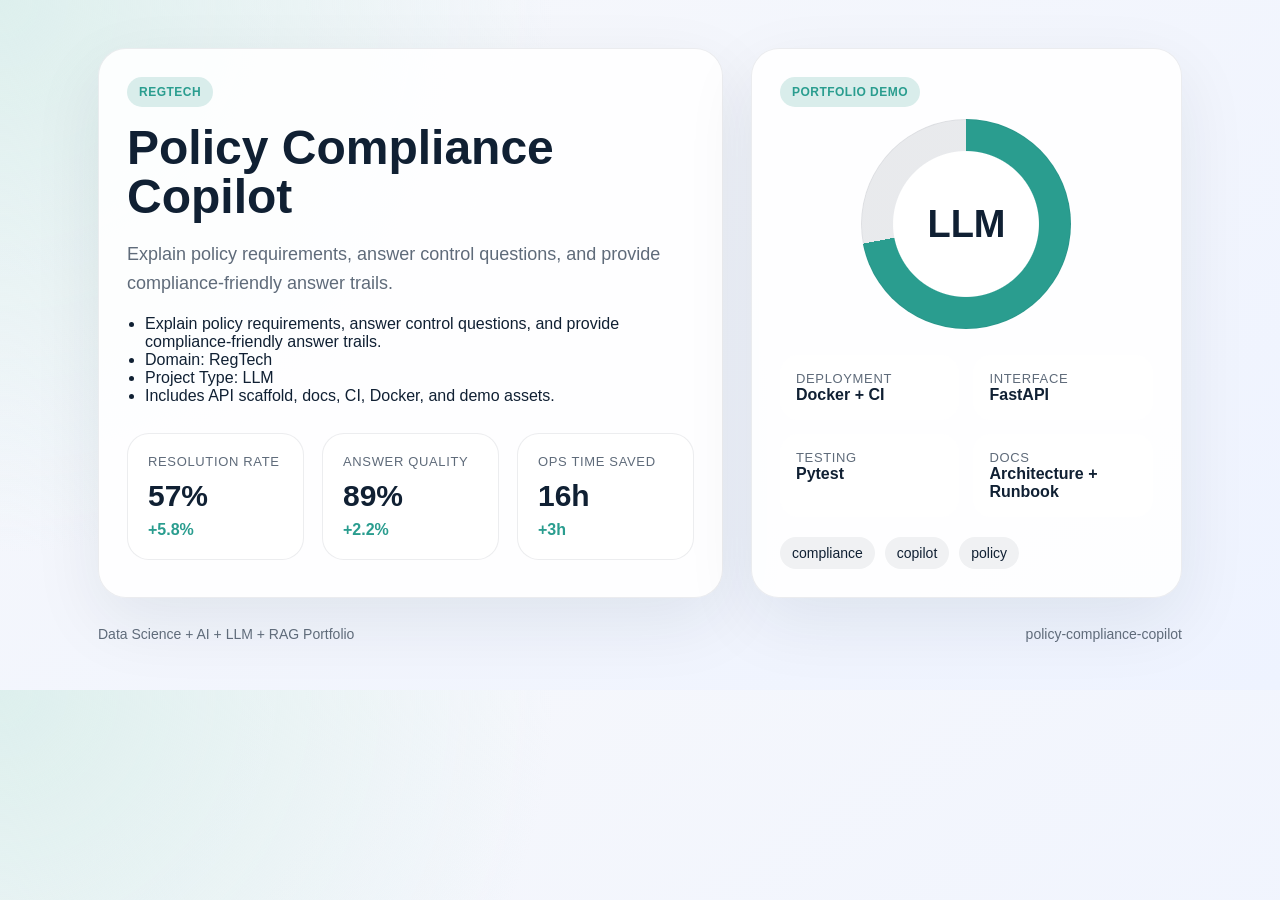
==== demo/index.html @ 6e5558b5 "Publish production-ready portfolio project" ====
<!doctype html>
        <html lang="en">
        <head>
          <meta charset="utf-8">
          <meta name="viewport" content="width=device-width, initial-scale=1">
          <title>Policy Compliance Copilot</title>
          <style>
            :root {
              --accent: #2a9d8f;
              --ink: #102033;
              --muted: #5f6b7a;
              --card: rgba(255,255,255,0.88);
              --bg-1: #f7f8fb;
              --bg-2: #eef3ff;
            }
            * { box-sizing: border-box; }
            body {
              margin: 0;
              font-family: "Avenir Next", "Segoe UI", sans-serif;
              color: var(--ink);
              background:
                radial-gradient(circle at top left, color-mix(in srgb, var(--accent) 16%, white), transparent 38%),
                linear-gradient(145deg, var(--bg-1), var(--bg-2));
            }
            main {
              max-width: 1180px;
              margin: 0 auto;
              padding: 48px;
            }
            .hero {
              display: grid;
              grid-template-columns: 1.45fr 1fr;
              gap: 28px;
              align-items: stretch;
            }
            .panel {
              background: var(--card);
              border: 1px solid rgba(16, 32, 51, 0.08);
              border-radius: 28px;
              padding: 28px;
              box-shadow: 0 24px 70px rgba(16, 32, 51, 0.08);
            }
            .eyebrow {
              display: inline-flex;
              padding: 8px 12px;
              border-radius: 999px;
              background: color-mix(in srgb, var(--accent) 18%, white);
              color: var(--accent);
              font-weight: 700;
              letter-spacing: 0.04em;
              text-transform: uppercase;
              font-size: 12px;
            }
            h1 {
              font-size: 48px;
              line-height: 1.03;
              margin: 16px 0 18px;
            }
            p {
              color: var(--muted);
              font-size: 18px;
              line-height: 1.6;
              margin: 0 0 18px;
            }
            ul {
              margin: 18px 0 0;
              padding-left: 18px;
              color: var(--ink);
            }
            .cards {
              display: grid;
              grid-template-columns: repeat(3, 1fr);
              gap: 18px;
              margin-top: 28px;
            }
            .card {
              background: white;
              border-radius: 22px;
              padding: 20px;
              border: 1px solid rgba(16, 32, 51, 0.08);
            }
            .card span, .meta span {
              display: block;
              color: var(--muted);
              font-size: 13px;
              text-transform: uppercase;
              letter-spacing: 0.05em;
            }
            .card strong {
              display: block;
              font-size: 30px;
              margin: 10px 0 8px;
            }
            .card em {
              color: var(--accent);
              font-style: normal;
              font-weight: 700;
            }
            .visual {
              min-height: 100%;
              display: flex;
              flex-direction: column;
              justify-content: space-between;
            }
            .ring {
              width: 210px;
              height: 210px;
              margin: 12px auto 26px;
              border-radius: 50%;
              background:
                radial-gradient(circle closest-side, white 69%, transparent 70%),
                conic-gradient(var(--accent) 0 72%, rgba(16, 32, 51, 0.09) 72% 100%);
              display: grid;
              place-items: center;
              box-shadow: inset 0 0 0 1px rgba(16, 32, 51, 0.05);
            }
            .ring strong {
              font-size: 38px;
            }
            .meta {
              display: grid;
              grid-template-columns: repeat(2, 1fr);
              gap: 14px;
            }
            .meta article {
              background: white;
              border-radius: 18px;
              padding: 16px;
            }
            .tag-list {
              display: flex;
              flex-wrap: wrap;
              gap: 10px;
              list-style: none;
              padding: 0;
              margin: 20px 0 0;
            }
            .tag-list li {
              padding: 8px 12px;
              border-radius: 999px;
              background: rgba(16, 32, 51, 0.06);
              font-size: 14px;
            }
            .footer {
              margin-top: 28px;
              display: flex;
              justify-content: space-between;
              color: var(--muted);
              font-size: 14px;
            }
          </style>
        </head>
        <body>
          <main>
            <section class="hero">
              <div class="panel">
                <span class="eyebrow">RegTech</span>
                <h1>Policy Compliance Copilot</h1>
                <p>Explain policy requirements, answer control questions, and provide compliance-friendly answer trails.</p>
                <ul>
                  <li>Explain policy requirements, answer control questions, and provide compliance-friendly answer trails.</li><li>Domain: RegTech</li><li>Project Type: LLM</li><li>Includes API scaffold, docs, CI, Docker, and demo assets.</li>
                </ul>
                <div class="cards">
                  <article class='card'><span>Resolution Rate</span><strong>57%</strong><em>+5.8%</em></article>
<article class='card'><span>Answer Quality</span><strong>89%</strong><em>+2.2%</em></article>
<article class='card'><span>Ops Time Saved</span><strong>16h</strong><em>+3h</em></article>
                </div>
              </div>
              <div class="panel visual">
                <div>
                  <span class="eyebrow">Portfolio Demo</span>
                  <div class="ring"><strong>LLM</strong></div>
                </div>
                <div class="meta">
                  <article><span>Deployment</span><strong>Docker + CI</strong></article>
                  <article><span>Interface</span><strong>FastAPI</strong></article>
                  <article><span>Testing</span><strong>Pytest</strong></article>
                  <article><span>Docs</span><strong>Architecture + Runbook</strong></article>
                </div>
                <ul class="tag-list"><li>compliance</li><li>copilot</li><li>policy</li></ul>
              </div>
            </section>
            <div class="footer">
              <span>Data Science + AI + LLM + RAG Portfolio</span>
              <span>policy-compliance-copilot</span>
            </div>
          </main>
        </body>
        </html>
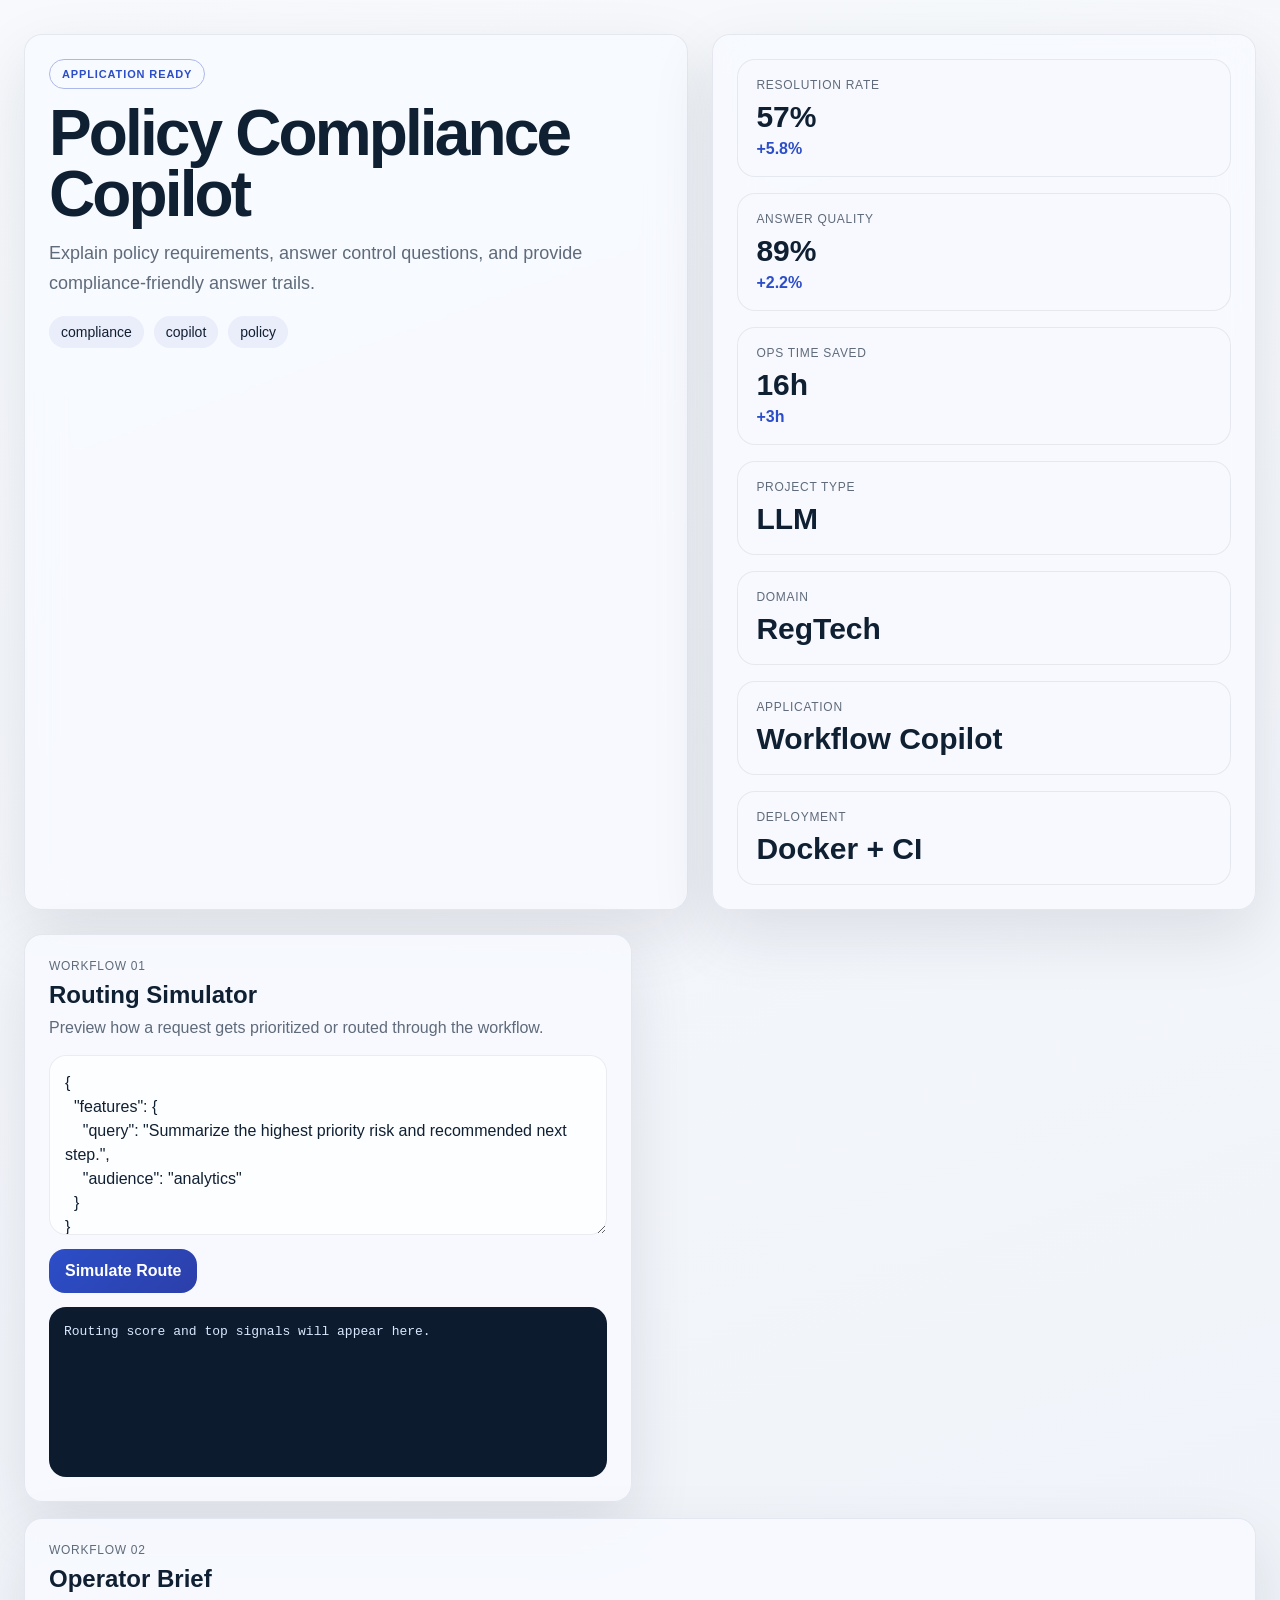
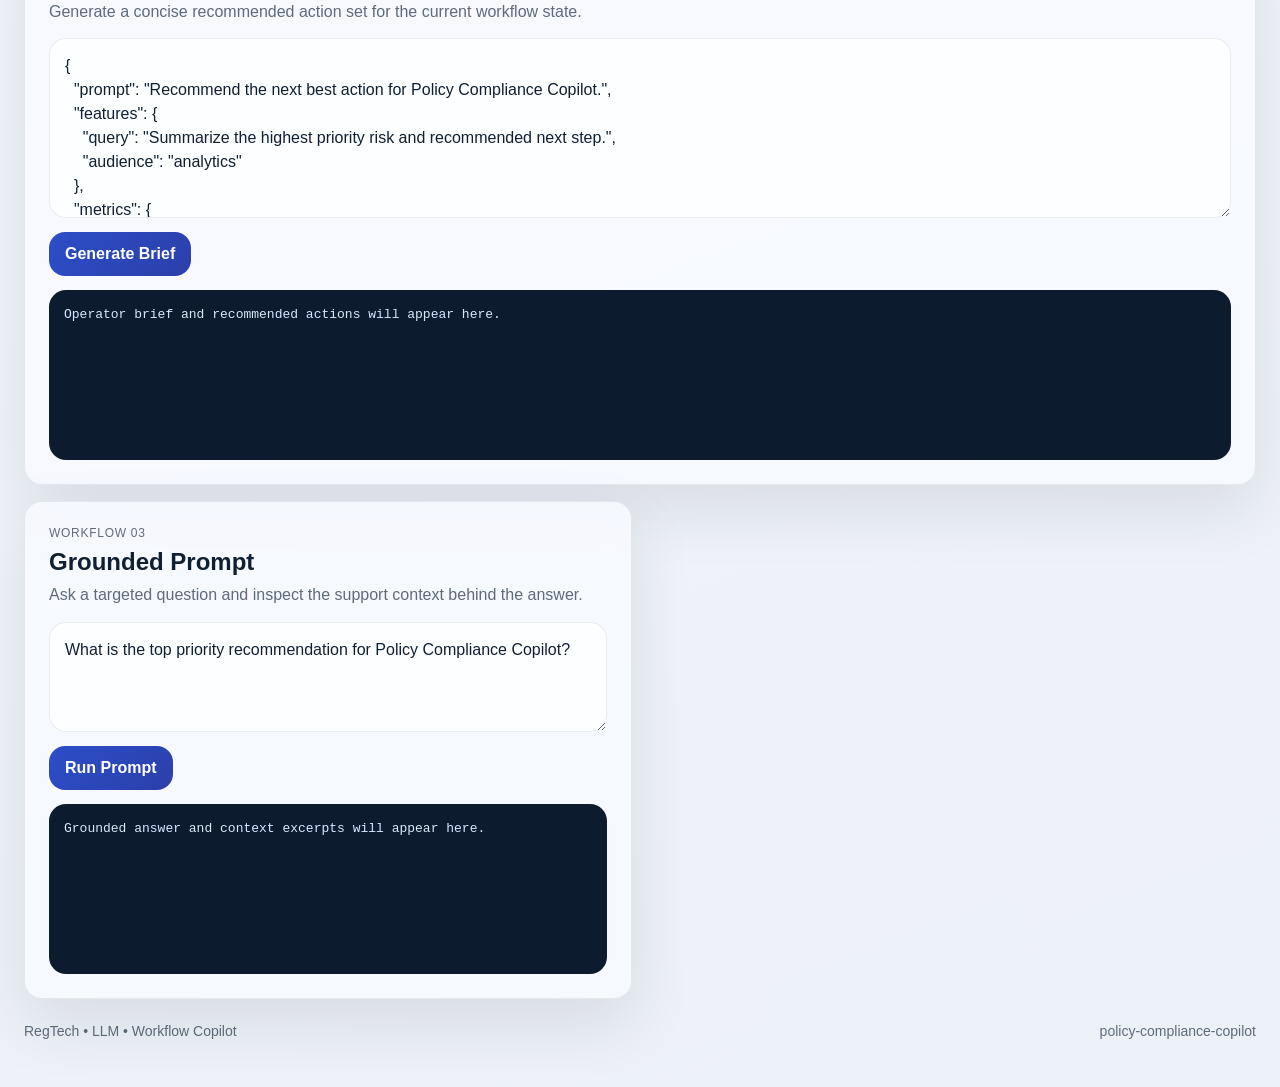
==== commit c3963c17: "Publish production-ready portfolio project" ====
--- a/demo/index.html
+++ b/demo/index.html
@@ -5,186 +5,91 @@
           <meta charset="utf-8">
           <meta name="viewport" content="width=device-width, initial-scale=1">
           <title>Policy Compliance Copilot</title>
-          <style>
-            :root {
-              --accent: #2a9d8f;
-              --ink: #102033;
-              --muted: #5f6b7a;
-              --card: rgba(255,255,255,0.88);
-              --bg-1: #f7f8fb;
-              --bg-2: #eef3ff;
-            }
-            * { box-sizing: border-box; }
-            body {
-              margin: 0;
-              font-family: "Avenir Next", "Segoe UI", sans-serif;
-              color: var(--ink);
-              background:
-                radial-gradient(circle at top left, color-mix(in srgb, var(--accent) 16%, white), transparent 38%),
-                linear-gradient(145deg, var(--bg-1), var(--bg-2));
-            }
-            main {
-              max-width: 1180px;
-              margin: 0 auto;
-              padding: 48px;
-            }
-            .hero {
-              display: grid;
-              grid-template-columns: 1.45fr 1fr;
-              gap: 28px;
-              align-items: stretch;
-            }
-            .panel {
-              background: var(--card);
-              border: 1px solid rgba(16, 32, 51, 0.08);
-              border-radius: 28px;
-              padding: 28px;
-              box-shadow: 0 24px 70px rgba(16, 32, 51, 0.08);
-            }
-            .eyebrow {
-              display: inline-flex;
-              padding: 8px 12px;
-              border-radius: 999px;
-              background: color-mix(in srgb, var(--accent) 18%, white);
-              color: var(--accent);
-              font-weight: 700;
-              letter-spacing: 0.04em;
-              text-transform: uppercase;
-              font-size: 12px;
-            }
-            h1 {
-              font-size: 48px;
-              line-height: 1.03;
-              margin: 16px 0 18px;
-            }
-            p {
-              color: var(--muted);
-              font-size: 18px;
-              line-height: 1.6;
-              margin: 0 0 18px;
-            }
-            ul {
-              margin: 18px 0 0;
-              padding-left: 18px;
-              color: var(--ink);
-            }
-            .cards {
-              display: grid;
-              grid-template-columns: repeat(3, 1fr);
-              gap: 18px;
-              margin-top: 28px;
-            }
-            .card {
-              background: white;
-              border-radius: 22px;
-              padding: 20px;
-              border: 1px solid rgba(16, 32, 51, 0.08);
-            }
-            .card span, .meta span {
-              display: block;
-              color: var(--muted);
-              font-size: 13px;
-              text-transform: uppercase;
-              letter-spacing: 0.05em;
-            }
-            .card strong {
-              display: block;
-              font-size: 30px;
-              margin: 10px 0 8px;
-            }
-            .card em {
-              color: var(--accent);
-              font-style: normal;
-              font-weight: 700;
-            }
-            .visual {
-              min-height: 100%;
-              display: flex;
-              flex-direction: column;
-              justify-content: space-between;
-            }
-            .ring {
-              width: 210px;
-              height: 210px;
-              margin: 12px auto 26px;
-              border-radius: 50%;
-              background:
-                radial-gradient(circle closest-side, white 69%, transparent 70%),
-                conic-gradient(var(--accent) 0 72%, rgba(16, 32, 51, 0.09) 72% 100%);
-              display: grid;
-              place-items: center;
-              box-shadow: inset 0 0 0 1px rgba(16, 32, 51, 0.05);
-            }
-            .ring strong {
-              font-size: 38px;
-            }
-            .meta {
-              display: grid;
-              grid-template-columns: repeat(2, 1fr);
-              gap: 14px;
-            }
-            .meta article {
-              background: white;
-              border-radius: 18px;
-              padding: 16px;
-            }
-            .tag-list {
-              display: flex;
-              flex-wrap: wrap;
-              gap: 10px;
-              list-style: none;
-              padding: 0;
-              margin: 20px 0 0;
-            }
-            .tag-list li {
-              padding: 8px 12px;
-              border-radius: 999px;
-              background: rgba(16, 32, 51, 0.06);
-              font-size: 14px;
-            }
-            .footer {
-              margin-top: 28px;
-              display: flex;
-              justify-content: space-between;
-              color: var(--muted);
-              font-size: 14px;
-            }
-          </style>
+          <link rel="stylesheet" href="./styles.css">
         </head>
-        <body>
-          <main>
+        <body class="surface-slate">
+          <div class="page layout-console eyebrow-outline headline-normal modules-2 hero-align-split">
             <section class="hero">
-              <div class="panel">
-                <span class="eyebrow">RegTech</span>
-                <h1>Policy Compliance Copilot</h1>
-                <p>Explain policy requirements, answer control questions, and provide compliance-friendly answer trails.</p>
-                <ul>
-                  <li>Explain policy requirements, answer control questions, and provide compliance-friendly answer trails.</li><li>Domain: RegTech</li><li>Project Type: LLM</li><li>Includes API scaffold, docs, CI, Docker, and demo assets.</li>
+              <div class="panel hero-copy">
+                <span class="eyebrow" data-health>Workflow Copilot</span>
+                <h1 id="project-title">Policy Compliance Copilot</h1>
+                <p id="project-summary" class="lead">Explain policy requirements, answer control questions, and provide compliance-friendly answer trails.</p>
+                <ul id="project-tags" class="tag-list">
+                  <li>compliance</li><li>copilot</li><li>policy</li>
                 </ul>
-                <div class="cards">
+              </div>
+              <div class="panel hero-side">
+                <div class="metric-grid">
                   <article class='card'><span>Resolution Rate</span><strong>57%</strong><em>+5.8%</em></article>
 <article class='card'><span>Answer Quality</span><strong>89%</strong><em>+2.2%</em></article>
 <article class='card'><span>Ops Time Saved</span><strong>16h</strong><em>+3h</em></article>
                 </div>
-              </div>
-              <div class="panel visual">
-                <div>
-                  <span class="eyebrow">Portfolio Demo</span>
-                  <div class="ring"><strong>LLM</strong></div>
+                <div class="mini-grid">
+                  <article class='mini-card'><span>Project Type</span><strong>LLM</strong></article><article class='mini-card'><span>Domain</span><strong>RegTech</strong></article><article class='mini-card'><span>Application</span><strong>Workflow Copilot</strong></article><article class='mini-card'><span>Deployment</span><strong>Docker + CI</strong></article>
                 </div>
-                <div class="meta">
-                  <article><span>Deployment</span><strong>Docker + CI</strong></article>
-                  <article><span>Interface</span><strong>FastAPI</strong></article>
-                  <article><span>Testing</span><strong>Pytest</strong></article>
-                  <article><span>Docs</span><strong>Architecture + Runbook</strong></article>
-                </div>
-                <ul class="tag-list"><li>compliance</li><li>copilot</li><li>policy</li></ul>
               </div>
             </section>
-            <div class="footer">
-              <span>Data Science + AI + LLM + RAG Portfolio</span>
+            <section class="app-grid">
+              <article class="panel module js-module span-normal">
+          <div class="module-header">
+            <span>Workflow 01</span>
+            <h2>Routing Simulator</h2>
+            <p>Preview how a request gets prioritized or routed through the workflow.</p>
+          </div>
+          <textarea class="js-input">{
+  &quot;features&quot;: {
+    &quot;query&quot;: &quot;Summarize the highest priority risk and recommended next step.&quot;,
+    &quot;audience&quot;: &quot;analytics&quot;
+  }
+}</textarea>
+          <div class="button-row">
+            <button class="js-run" data-endpoint="/score" data-input-mode="json">Simulate Route</button>
+          </div>
+          <pre class="js-output">Routing score and top signals will appear here.</pre>
+        </article>
+<article class="panel module js-module span-wide">
+          <div class="module-header">
+            <span>Workflow 02</span>
+            <h2>Operator Brief</h2>
+            <p>Generate a concise recommended action set for the current workflow state.</p>
+          </div>
+          <textarea class="js-input">{
+  &quot;prompt&quot;: &quot;Recommend the next best action for Policy Compliance Copilot.&quot;,
+  &quot;features&quot;: {
+    &quot;query&quot;: &quot;Summarize the highest priority risk and recommended next step.&quot;,
+    &quot;audience&quot;: &quot;analytics&quot;
+  },
+  &quot;metrics&quot;: {
+    &quot;acquisition&quot;: 32.5,
+    &quot;activation&quot;: 34.5,
+    &quot;retention&quot;: 48.0,
+    &quot;revenue&quot;: 74.5
+  }
+}</textarea>
+          <div class="button-row">
+            <button class="js-run" data-endpoint="/recommend" data-input-mode="json">Generate Brief</button>
+          </div>
+          <pre class="js-output">Operator brief and recommended actions will appear here.</pre>
+        </article>
+<article class="panel module js-module span-normal">
+  <div class="module-header">
+    <span>Workflow 03</span>
+    <h2>Grounded Prompt</h2>
+    <p>Ask a targeted question and inspect the support context behind the answer.</p>
+  </div>
+  <textarea class="js-input module-input-text">What is the top priority recommendation for Policy Compliance Copilot?</textarea>
+  <div class="button-row">
+    <button class="js-run" data-endpoint="/query" data-input-mode="text">Run Prompt</button>
+  </div>
+  <pre class="js-output">Grounded answer and context excerpts will appear here.</pre>
+</article>
+            </section>
+            <footer class="footer">
+              <span>RegTech • LLM • Workflow Copilot</span>
               <span>policy-compliance-copilot</span>
-            </div>
-          </main>
+            </footer>
+          </div>
+          <script id="bootstrap-data" type="application/json">{"project": {"slug": "policy-compliance-copilot", "title": "Policy Compliance Copilot", "project_type": "llm", "domain": "RegTech", "summary": "Explain policy requirements, answer control questions, and provide compliance-friendly answer trails.", "tags": ["compliance", "copilot", "policy"]}, "app_archetype": "copilot", "ui_profile": {"layout": "console", "surface": "slate", "font_stack": "\"Manrope\", \"Segoe UI\", sans-serif", "radius": 27, "shadow": 65, "eyebrow_style": "outline", "module_columns": 2, "hero_align": "split", "headline_mode": "normal"}, "app_modules": [{"label": "Workflow 01", "title": "Routing Simulator", "description": "Preview how a request gets prioritized or routed through the workflow.", "endpoint": "/score", "input_mode": "json", "cta": "Simulate Route", "prefill": "{\n  \"features\": {\n    \"query\": \"Summarize the highest priority risk and recommended next step.\",\n    \"audience\": \"analytics\"\n  }\n}", "hint": "Routing score and top signals will appear here.", "span": "normal"}, {"label": "Workflow 02", "title": "Operator Brief", "description": "Generate a concise recommended action set for the current workflow state.", "endpoint": "/recommend", "input_mode": "json", "cta": "Generate Brief", "prefill": "{\n  \"prompt\": \"Recommend the next best action for Policy Compliance Copilot.\",\n  \"features\": {\n    \"query\": \"Summarize the highest priority risk and recommended next step.\",\n    \"audience\": \"analytics\"\n  },\n  \"metrics\": {\n    \"acquisition\": 32.5,\n    \"activation\": 34.5,\n    \"retention\": 48.0,\n    \"revenue\": 74.5\n  }\n}", "hint": "Operator brief and recommended actions will appear here.", "span": "wide"}, {"label": "Workflow 03", "title": "Grounded Prompt", "description": "Ask a targeted question and inspect the support context behind the answer.", "endpoint": "/query", "input_mode": "text", "cta": "Run Prompt", "prefill": "What is the top priority recommendation for Policy Compliance Copilot?", "hint": "Grounded answer and context excerpts will appear here.", "span": "normal"}], "sample_features": {"query": "Summarize the highest priority risk and recommended next step.", "audience": "analytics"}, "sample_metrics": {"acquisition": 32.5, "activation": 34.5, "retention": 48.0, "revenue": 74.5}, "knowledge_base": ["Policy Compliance Copilot is positioned as a RegTech starter that emphasizes fast iteration, clear documentation, and production-friendly interfaces.", "The primary value proposition is: Explain policy requirements, answer control questions, and provide compliance-friendly answer trails.", "Recommended operating model: ship a small API, add observability, validate outputs with stakeholder review, and monitor the top business KPI every week.", "Typical stakeholders include analytics, operations, product, and leadership teams working on compliance, copilot, policy."], "dashboard_metrics": [{"label": "Resolution Rate", "value": "57%", "delta": "+5.8%"}, {"label": "Answer Quality", "value": "89%", "delta": "+2.2%"}, {"label": "Ops Time Saved", "value": "16h", "delta": "+3h"}]}</script>
+          <script src="./app.js"></script>
         </body>
         </html>
--- a/demo/styles.css
+++ b/demo/styles.css
@@ -0,0 +1,348 @@
+
+:root {
+  --accent: #2c4ec8;
+  --accent-2: #2c3fa9;
+  --accent-soft: color-mix(in srgb, var(--accent) 18%, white);
+  --radius: 27px;
+  --shadow-size: 65px;
+  --font-stack: "Manrope", "Segoe UI", sans-serif;
+  --bg: #f4f7fb;
+  --card: rgba(255, 255, 255, 0.86);
+  --line: rgba(16, 32, 51, 0.08);
+  --ink: #102033;
+  --muted: #5f6b7a;
+  --output-bg: #0d1b2e;
+  --output-ink: #dae8ff;
+}
+* { box-sizing: border-box; }
+html, body { margin: 0; min-height: 100%; }
+body {
+  font-family: var(--font-stack);
+  color: var(--ink);
+  background: linear-gradient(145deg, #f8fbff, var(--bg));
+}
+body.surface-mist {
+  --bg: #eef4fb;
+  background:
+    radial-gradient(circle at top left, color-mix(in srgb, var(--accent) 18%, white), transparent 34%),
+    linear-gradient(145deg, #fbfdff, var(--bg));
+}
+body.surface-aurora {
+  --bg: #edf1ff;
+  background:
+    radial-gradient(circle at 0% 0%, color-mix(in srgb, var(--accent) 22%, white), transparent 38%),
+    radial-gradient(circle at 100% 100%, color-mix(in srgb, var(--accent-2) 20%, white), transparent 28%),
+    linear-gradient(135deg, #f7f8ff, var(--bg));
+}
+body.surface-sand {
+  --bg: #f5efe8;
+  --card: rgba(255, 251, 246, 0.9);
+  background:
+    linear-gradient(135deg, rgba(255,255,255,0.82), rgba(245, 239, 232, 0.98)),
+    radial-gradient(circle at top right, color-mix(in srgb, var(--accent) 16%, white), transparent 32%);
+}
+body.surface-slate {
+  --bg: #ecf0f7;
+  --card: rgba(248, 250, 255, 0.88);
+  background:
+    linear-gradient(160deg, #f7f9fc, var(--bg)),
+    radial-gradient(circle at bottom left, color-mix(in srgb, var(--accent-2) 16%, white), transparent 34%);
+}
+body.surface-paper {
+  --bg: #f8f8f4;
+  --card: rgba(255,255,255,0.93);
+  background:
+    linear-gradient(180deg, #fffefb, var(--bg));
+}
+body.surface-ink {
+  --bg: #0f1726;
+  --card: rgba(15, 23, 38, 0.88);
+  --line: rgba(226, 238, 255, 0.1);
+  --ink: #f5f8ff;
+  --muted: #b4c0cf;
+  --output-bg: rgba(255,255,255,0.06);
+  --output-ink: #f5f8ff;
+  background:
+    radial-gradient(circle at top left, color-mix(in srgb, var(--accent) 28%, transparent), transparent 42%),
+    linear-gradient(145deg, #09111d, var(--bg));
+}
+.page {
+  max-width: 1360px;
+  margin: 0 auto;
+  padding: 34px 24px 48px;
+  display: grid;
+  gap: 24px;
+}
+.panel {
+  background: var(--card);
+  border: 1px solid var(--line);
+  border-radius: var(--radius);
+  box-shadow: 0 24px var(--shadow-size) rgba(16, 32, 51, 0.1);
+  backdrop-filter: blur(18px);
+}
+.hero {
+  display: grid;
+  gap: 24px;
+}
+.hero-copy,
+.hero-side,
+.module {
+  padding: 24px;
+}
+.eyebrow {
+  display: inline-flex;
+  align-items: center;
+  gap: 8px;
+  padding: 8px 12px;
+  border-radius: 999px;
+  background: var(--accent-soft);
+  color: var(--accent);
+  text-transform: uppercase;
+  letter-spacing: 0.08em;
+  font-size: 11px;
+  font-weight: 800;
+}
+.page.eyebrow-outline .eyebrow {
+  background: transparent;
+  border: 1px solid color-mix(in srgb, var(--accent) 40%, white);
+}
+.page.eyebrow-soft .eyebrow {
+  background: color-mix(in srgb, var(--accent) 12%, white);
+  color: color-mix(in srgb, var(--accent) 82%, black);
+}
+h1 {
+  margin: 14px 0 12px;
+  font-size: clamp(2.2rem, 5vw, 4.4rem);
+  line-height: 0.96;
+  letter-spacing: -0.045em;
+}
+.page.headline-compact h1 { max-width: 10ch; }
+.page.headline-tall h1 { line-height: 1.03; font-size: clamp(2.4rem, 5vw, 4.8rem); }
+.lead {
+  margin: 0;
+  font-size: 18px;
+  line-height: 1.68;
+  color: var(--muted);
+  max-width: 62ch;
+}
+.tag-list {
+  list-style: none;
+  display: flex;
+  flex-wrap: wrap;
+  gap: 10px;
+  margin: 18px 0 0;
+  padding: 0;
+}
+.tag-list li {
+  padding: 8px 12px;
+  border-radius: 999px;
+  background: color-mix(in srgb, var(--accent) 10%, white);
+  color: var(--ink);
+  font-size: 14px;
+}
+.hero-side {
+  display: grid;
+  gap: 16px;
+}
+.metric-grid,
+.mini-grid,
+.app-grid {
+  display: grid;
+  gap: 16px;
+}
+.card,
+.mini-card {
+  background: color-mix(in srgb, var(--card) 92%, white);
+  border: 1px solid var(--line);
+  border-radius: calc(var(--radius) - 8px);
+  padding: 18px;
+}
+.card span,
+.mini-card span,
+.module-header span {
+  display: block;
+  color: var(--muted);
+  text-transform: uppercase;
+  letter-spacing: 0.06em;
+  font-size: 12px;
+}
+.card strong,
+.mini-card strong {
+  display: block;
+  margin-top: 8px;
+  font-size: 30px;
+}
+.card em {
+  display: inline-block;
+  margin-top: 6px;
+  font-style: normal;
+  color: var(--accent);
+  font-weight: 700;
+}
+.module {
+  display: grid;
+  gap: 14px;
+}
+.module-header h2 {
+  margin: 8px 0 6px;
+  font-size: 24px;
+}
+.module-header p {
+  margin: 0;
+  color: var(--muted);
+  line-height: 1.6;
+}
+textarea,
+button {
+  font: inherit;
+}
+textarea {
+  width: 100%;
+  min-height: 180px;
+  resize: vertical;
+  border: 1px solid var(--line);
+  border-radius: calc(var(--radius) - 10px);
+  padding: 15px;
+  background: rgba(255,255,255,0.82);
+  color: var(--ink);
+  line-height: 1.5;
+}
+body.surface-ink textarea {
+  background: rgba(255,255,255,0.05);
+}
+.module-input-text {
+  min-height: 110px;
+}
+.button-row {
+  display: flex;
+  flex-wrap: wrap;
+  gap: 10px;
+}
+button {
+  border: 0;
+  border-radius: 16px;
+  background: linear-gradient(135deg, var(--accent), var(--accent-2));
+  color: white;
+  padding: 13px 16px;
+  font-weight: 700;
+  cursor: pointer;
+}
+pre {
+  margin: 0;
+  white-space: pre-wrap;
+  word-break: break-word;
+  background: var(--output-bg);
+  color: var(--output-ink);
+  border-radius: calc(var(--radius) - 10px);
+  padding: 15px;
+  min-height: 170px;
+  line-height: 1.58;
+  font-size: 13px;
+  overflow: auto;
+}
+.footer {
+  display: flex;
+  justify-content: space-between;
+  color: var(--muted);
+  font-size: 14px;
+}
+.page.layout-horizon .hero {
+  grid-template-columns: 1.45fr 1fr;
+  align-items: stretch;
+}
+.page.layout-horizon.modules-2 .app-grid,
+.page.layout-horizon.modules-3 .app-grid {
+  grid-template-columns: repeat(3, minmax(0, 1fr));
+}
+.page.layout-rail .hero {
+  grid-template-columns: 0.92fr 1.08fr;
+}
+.page.layout-rail .hero-copy {
+  padding-top: 34px;
+}
+.page.layout-rail .app-grid {
+  grid-template-columns: repeat(2, minmax(0, 1fr));
+}
+.page.layout-folio .hero {
+  grid-template-columns: 1fr;
+}
+.page.layout-folio .hero-copy {
+  text-align: center;
+}
+.page.layout-folio .lead {
+  margin-inline: auto;
+}
+.page.layout-folio .tag-list {
+  justify-content: center;
+}
+.page.layout-folio .metric-grid {
+  grid-template-columns: repeat(3, minmax(0, 1fr));
+}
+.page.layout-folio .mini-grid {
+  grid-template-columns: repeat(4, minmax(0, 1fr));
+}
+.page.layout-folio .app-grid {
+  grid-template-columns: repeat(2, minmax(0, 1fr));
+}
+.page.layout-board .hero {
+  grid-template-columns: 1fr;
+}
+.page.layout-board .hero-side {
+  grid-template-columns: 1.2fr 0.8fr;
+  align-items: start;
+}
+.page.layout-board .metric-grid {
+  grid-template-columns: repeat(3, minmax(0, 1fr));
+}
+.page.layout-board .app-grid {
+  grid-template-columns: repeat(4, minmax(0, 1fr));
+}
+.page.layout-stack .hero {
+  grid-template-columns: 1fr;
+}
+.page.layout-stack .hero-side {
+  grid-template-columns: repeat(2, minmax(0, 1fr));
+}
+.page.layout-stack .app-grid {
+  grid-template-columns: repeat(3, minmax(0, 1fr));
+}
+.page.layout-console .hero {
+  grid-template-columns: 1.1fr 0.9fr;
+}
+.page.layout-console .panel,
+.page.layout-console .card,
+.page.layout-console .mini-card {
+  border-radius: 18px;
+}
+.page.modules-2 .app-grid {
+  grid-template-columns: repeat(2, minmax(0, 1fr));
+}
+.module.span-wide {
+  grid-column: span 2;
+}
+.hero-align-center .hero-copy {
+  text-align: center;
+}
+.hero-align-center .lead,
+.hero-align-center .tag-list {
+  margin-inline: auto;
+  justify-content: center;
+}
+@media (max-width: 1120px) {
+  .page.layout-horizon .hero,
+  .page.layout-rail .hero,
+  .page.layout-console .hero,
+  .page.layout-board .hero-side,
+  .page.layout-folio .mini-grid,
+  .page.layout-stack .hero-side,
+  .page.modules-2 .app-grid,
+  .page.layout-board .app-grid,
+  .page.layout-stack .app-grid,
+  .page.layout-horizon.modules-3 .app-grid,
+  .page.layout-folio .app-grid {
+    grid-template-columns: 1fr;
+  }
+  .module.span-wide {
+    grid-column: auto;
+  }
+}
